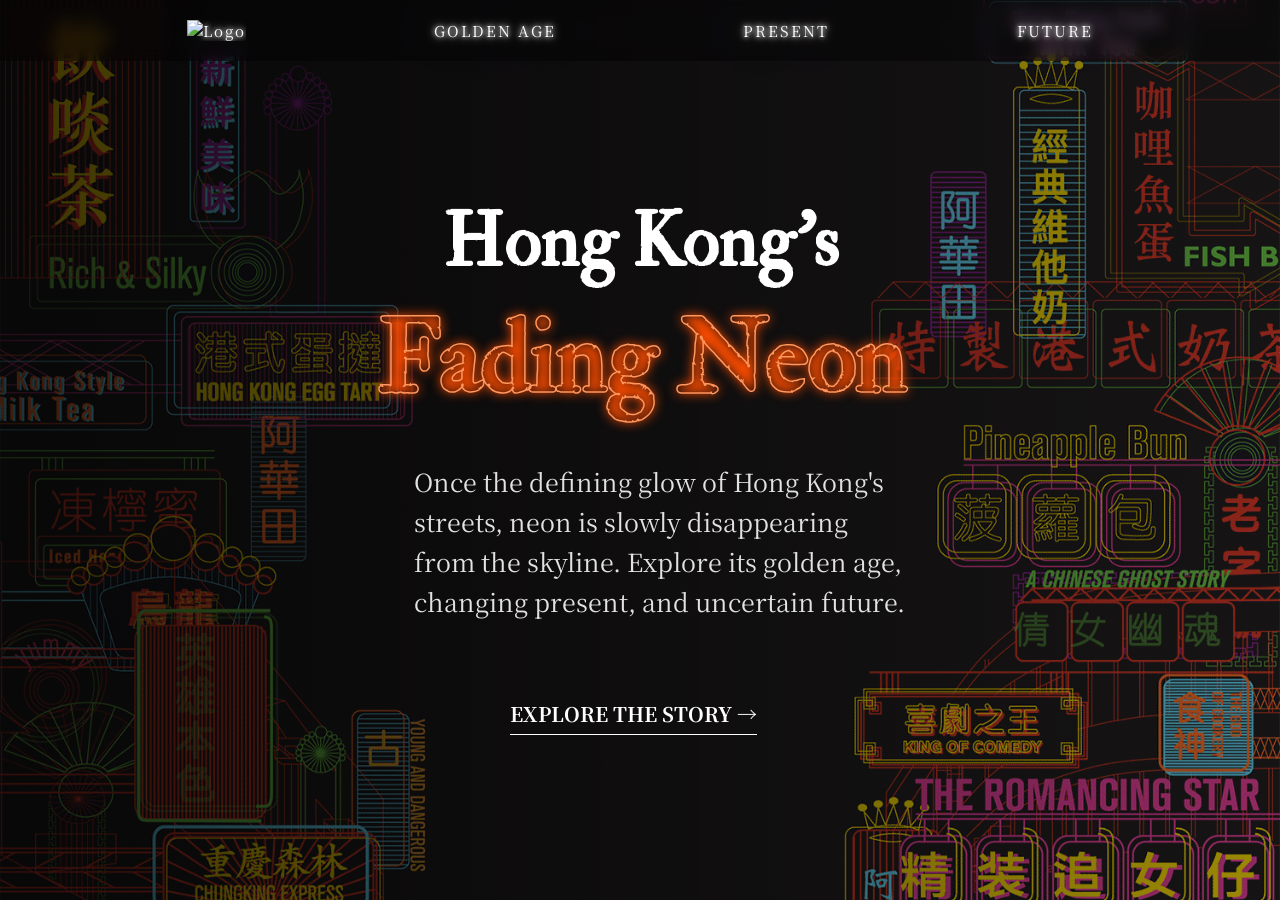
==== index.html @ b9801964 "initiate published" ====
<!doctype html>
<html lang="en">
  <head>
    <meta charset="UTF-8" />
    <meta name="viewport" content="width=device-width, initial-scale=1.0" />
    <title>Hong Kong Neon</title>
    <link rel="preconnect" href="https://fonts.googleapis.com" />
    <link rel="preconnect" href="https://fonts.gstatic.com" crossorigin />
    <link
      href="https://fonts.googleapis.com/css2?family=Cactus+Classical+Serif&family=Noto+Serif+TC:wght@200..900&family=Tapestry&family=Uncial+Antiqua&display=swap"
      rel="stylesheet"
    />
    <link
      href="https://fonts.googleapis.com/css2?family=Cactus+Classical+Serif&family=IM+Fell+Double+Pica:ital@0;1&family=Noto+Serif+TC:wght@200..900&family=Tapestry&family=Uncial+Antiqua&display=swap"
      rel="stylesheet"
    />
    <link rel="stylesheet" href="css/style.css" />
    <link rel="stylesheet" href="css/style-age.css" />
    <!--Font Awesome icons for the hambuger menu-->
    <link
      rel="stylesheet"
      href="https://cdnjs.cloudflare.com/ajax/libs/font-awesome/4.7.0/css/font-awesome.min.css"
    />
  </head>
  <body>
    <header>
      <nav class="mobile-nav">
        <a class="menu-item logo-box" href="index.html">
          <img class="logo" src="img/icon.jpeg" alt="Logo" />
        </a>
        <i class="fa fa-bars" onclick="openNav()"></i
        ><!--the Font Awesome hambuger icon with the JS function that will make the burger work-->
      </nav>
      <nav class="menu desktop-nav">
        <a class="logo-link menu-item" href="index.html">
          <img class="logo" src="https://picsum.photos/25/25" alt="Logo" />
        </a>
        <a class="menu-item" href="age.html">GOLDEN AGE</a>
        <a class="menu-item" href="present.html">PRESENT</a>
        <a class="menu-item" href="future.html">FUTURE</a>
      </nav>
    </header>
    
    <main>
      <div class="container" id="homepage">
        <h1 class="page-title">
          <span class="line-top">Hong Kong's</span>
          <span class="neon-text">Fading Neon</span>
        </h1>

        <p class="description">
          Once the defining glow of Hong Kong's streets, neon is slowly
          disappearing from the skyline. Explore its golden age, changing
          present, and uncertain future.
        </p>

        <a class="begin-button" href="age.html"> EXPLORE THE STORY &rarr; </a>
      </div>
    </main>

    <!--The offscreen nav that opens when you click the hamburger menu-->
    <div id="mySidenav" class="sidenav">
      <a href="javascript:void(0)" class="closebtn" onclick="closeNav()"
        >&times;</a
      >
      <a href="age.html">GOLDEN AGE</a>
      <a href="present.html">PRESENT</a>
      <a href="future.html">FUTURE</a>
    </div>

    <!--The JavaScript that will open and close the hamburger menu. You must put this code at the bottom of EVERY HTML file, just about the closing body tag!-->
    <script>
      function openNav() {
        document.getElementById("mySidenav").style.width = "250px";
        document.body.style.backgroundColor = "rgba(0,0,0,0.4)";
      }

      function closeNav() {
        document.getElementById("mySidenav").style.width = "0";
        document.body.style.backgroundColor = "black";
      }
    </script>
  </body>
</html>
---- css/style.css ----
* {
    box-sizing: border-box;
}

img, iframe {
    max-width: 100%;
    height: auto;
}

body {
    background-color: #000;
    color: #fff;
    font-family:"Noto Serif TC", serif;
    margin: 0;
}

/* mobile-nav */

header {
    backdrop-filter: blur(8px);
    background: rgba(0, 0, 0, 0.4);
    padding: 10px;
    position: fixed;
    left: 0;
    width: 100%;
    top: 0;
    z-index: 2;
}

.mobile-nav {
    display: flex;
    align-items: center;
    justify-content: space-between;
    margin: 0 10px;
}

.desktop-nav {
    display: none;
}

.logo{
    width: 30px;
    height: auto;
}

/* desktop-nav */

.menu-item {
    color: #fff;
    font-size: 15px;
    letter-spacing: 2px;
    text-shadow:
        0 0 5px #fff,
        0 0 10px #fff,
        0 0 80px #0099ff9b;
    text-decoration: none;
    margin: 10px;
}

.menu-item:hover {
    color: whitesmoke;
}

/* homepage */

#homepage {
    display: flex;
    flex-direction: column;
    justify-content: center;
    align-items: flex-start;

    min-height: 100vh;
    padding: 100px 24px 60px;

    background-image:
        linear-gradient(
            to right,
            rgba(0, 0, 0, 0.75),
            rgba(0, 0, 0, 0.35)
        ),
        url('../img/iconic.gif');
        background-repeat: no-repeat;

    background-size: cover;
    background-position: center;
}

/* title */

.page-title {
    display: flex;
    flex-direction: column;
    gap: 15px;
    margin: 0;

    font-family: "IM Fell Double Pica", serif;
    font-style: normal;
    font-size: 35px;
    font-weight: 700;
    line-height: 1;
    color: #fff;
}

.neon-text {
    font-size: 50px;
    color: transparent;
    -webkit-text-stroke: 1.5px #ff975f;
    text-shadow: 0 0 9px rgba(255, 77, 0);
    animation: neonFlicker 5s infinite;
}


/* description */

.description {
    max-width: 310px;
    margin: 28px 28px 0 0;
    color: #E2E2E2;
    font-size: 14px;
    line-height: 1.6;
}

/* explore button */

.begin-button {
    margin: 28px 28px 0 0;
    display: inline-block;
    color: #fff;
    font-size: 14px;
    font-weight: 700;
    text-decoration: none;
    border-bottom: 1px solid #fff;
    padding-bottom: 6px;
}

.begin-button:hover {
    color: #fff;
}


/* hamburger menu */

.sidenav {
    height: 100%;
    width: 0;
    position: fixed;
    z-index: 3;
    top: 0;
    left: 0;
    background-color: #111;
    overflow-x: hidden;
    transition: 0.5s;
    padding-top: 60px;
}

.sidenav a {
    padding: 8px 8px 8px 32px;
    text-decoration: none;
    font-size: 20px;
    color: #818181;
    display: block;
    transition: 0.3s;
}

.sidenav a:hover {
    color: #f1f1f1;
}

.sidenav .closebtn {
    position: absolute;
    top: 0;
    right: 20px;
    font-size: 30px;
    margin-left: 20px;
}

/* neon animation */

@keyframes neonFlicker {
    0% {
        opacity: 1;
    }

    45% {
        opacity: 1;
    }

    46% {
        opacity: 0.5;
    }

    48% {
        opacity: 0.9;
    }

    50% {
        opacity: 0.3;
    }

    52% {
        opacity: 1;
    }

    100% {
        opacity: 1;
    }
}

@media (prefers-reduced-motion: reduce) {
    .neon-text {
        animation: none;
    }
}


/* desktop */

@media screen and (min-width: 1080px) {

    .mobile-nav {
        display: none;
    }
    
    #homepage {
       align-items: center;
       justify-content: center;
    }


    .desktop-nav {
        display: flex;
        align-items: center;
        justify-content: space-evenly;
    }

    .page-title {
        display: flex;
    flex-direction: column;
            align-items: center;
       justify-content: center;
    gap: 30px;
        font-size: 75px;
        font-weight: 700;
    line-height: 1;
    color: #fff;
    }

    .neon-text {
    font-size: 100px;
    color: transparent;
    -webkit-text-stroke: 1.5px #ff975f;
    text-shadow: 0 0 12px rgba(255, 77, 0);
    animation: neonFlicker 6s infinite;
}

    .description {
        font-size: 25px;
        margin: 50px 0 50px 40px;
        max-width: 40%;
    }

    .begin-button {
        font-size: 20px;
        margin: 28px 28px 0 15px;
    }
}
---- css/style-age.css ----
#age-page {
    max-width: 1200px;
    margin: auto;
    padding: 100px 24px 30px;
    font-size: 15px;
}

/* Introduction */

.age-intro {
    display: flex;
    flex-direction: column;
    gap: 30px;
    margin-bottom: 50px;
}

.intro-image{
    width: 100%;
    height: 260px;
    object-fit: cover;
}

.intro-title {
    font-family: "IM Fell Double Pica", serif;
    font-size: 44px;
    margin: 10px 0 20px;
}

.intro-text{
    color: #ddd;
}



.history {
    margin-bottom: 50px;
}

.timeline {
    display: flex;
    flex-direction: column;
    gap: 25px;
    margin-top: 35px;
}

details {
    border-left: 2px solid #ff975f;
    padding-left: 20px;
}

summary {
    cursor: pointer;
    color: #ff975f;
    font-size: 25px;
    font-weight: bold;
}

.timeline-title {
    font-size: 20px;
    margin: 20px 0 15px;
}

.timeline-image {
    width: 100%;
    height: 200px;
    object-fit: cover;
}

.timeline-text {
    font-size: 15px;
    line-height: 1.6;
    color: #ddd;
}


/* Neon Signs */

.signs {
    margin-bottom: 50px;
}

.signs-text {
    max-width: 650px;
    color: #ddd;
    margin-bottom: 30px;
}

.gallery {
    display: flex;
    flex-direction: column;
    gap: 25px;
}

.gallery figure {
    margin: 0;
}

.gallery img {
    width: 100%;
    height: 260px;
}

.gallery figcaption {
    font-size: 10px;
    color: #aaa;
    margin-top: 10px;
}

#rest {
    object-fit: cover; /* Crops the photo to fill the available space. */
    object-position: 70% 30%; /* Adjusts which part of the photo is visible. */
}

#cinema {
    object-fit: cover; /* Crops the photo to fill the available space. */
    object-position: top;
}

/* Craft */

.craft {
    display: flex;
    flex-direction: column;
    gap: 20px;
    margin-bottom: 50px;
}


.craft-text {
    color: #ddd;
}

#craft-img {
    width: 100%;
    max-width: 500px;
    height: auto;
    object-fit: cover; /* Crops the photo to fill the available space. */
    object-position: center;
}

.next {
    margin-top: 15px;
    border-top: 1px solid #555;
    padding-top: 10px;
}

.present-link {
    color: #ff975f;
    font-size: 20px;
    font-weight: bold;
    text-decoration: none;
}

.present-link:hover {
    color: #fff;
}


/* Desktop */

@media screen and (min-width: 1080px) {

    #age-page {
        padding: 130px 60px 80px;
        font-size: 18px;
    }

    .age-intro {
        flex-direction: row;
        align-items: center;
        gap: 60px;
    }

    .intro-image {
        width: 50%;
        height: 480px;
    }

    .intro-text {
        flex: 1;
    }

    .intro-title {
        font-size: 64px;
    }


.timeline {
    flex-direction: row;
    gap: 30px;
}

details {
    flex: 1;
    min-width: 0;
    border-left: none;
    border-top: 2px solid #ff975f;
    padding: 20px 0 0;
}

.timeline-image {
    height: 220px;
}

    /* Neon Signs */

    .gallery {
        flex-direction: row;
    }

    .gallery figure {
        flex: 1;
        min-width: 0;
    }

    .gallery img {
        height: 340px;
    }

    /* Craft */

    .craft {
        flex-direction: column;
        align-items: center;
        gap: 20px;
    }

    #craft-img {
    width: 100%;
    max-width: 750px;
    height: auto;
    object-fit: cover; /* Crops the photo to fill the available space. */
    object-position: center;
}
.next {
    margin-top: 40px;
}
    .present-link {
    padding-top: 15px;
    font-size: 20px;
}

.gallery figcaption {
    font-size: 20px;
}

.signs-text {
    max-width: 100%;
}
    
}
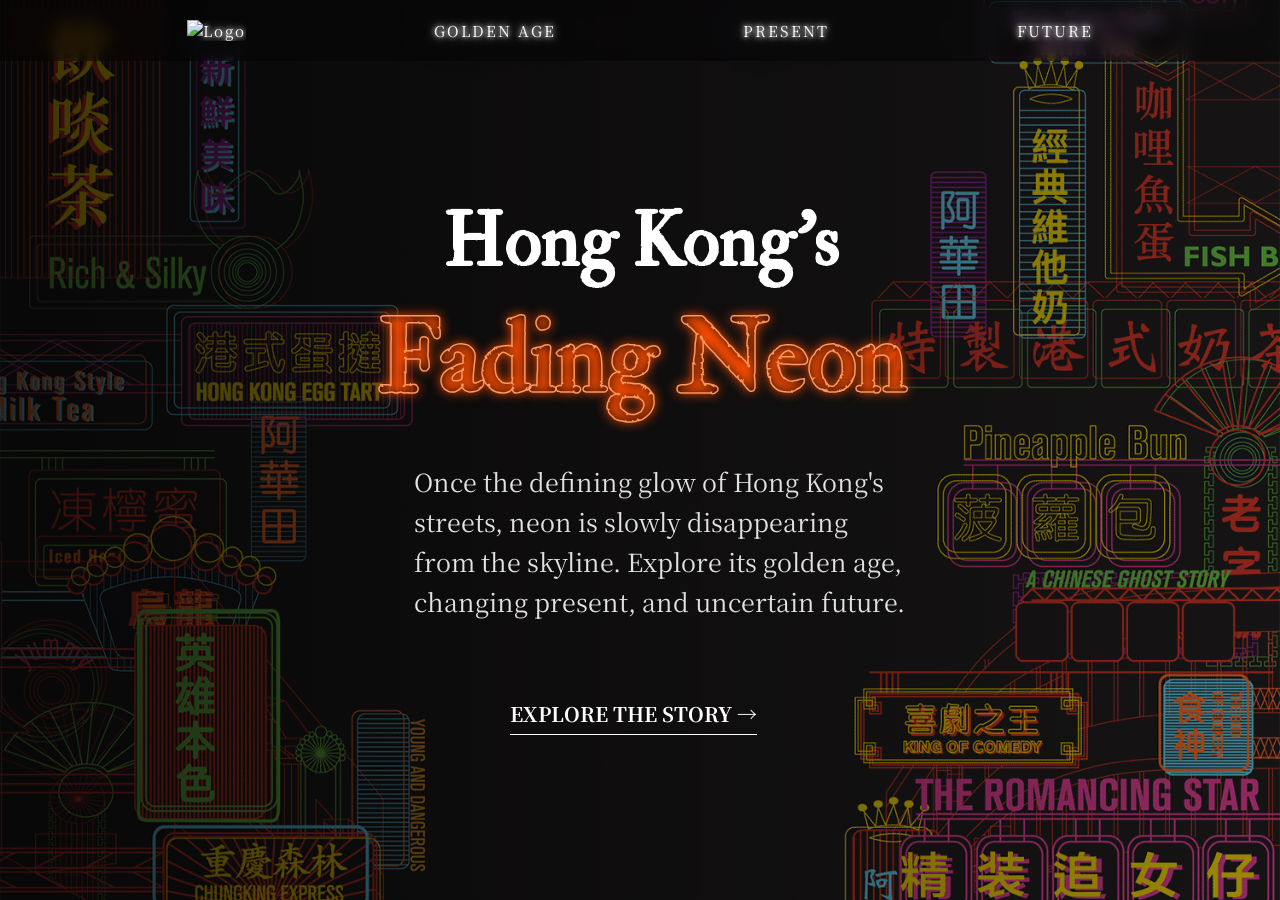
==== commit efbb455d: "formate renewal" ====
--- a/index.html
+++ b/index.html
@@ -40,7 +40,7 @@
         <a class="menu-item" href="future.html">FUTURE</a>
       </nav>
     </header>
-    
+
     <main>
       <div class="container" id="homepage">
         <h1 class="page-title">
--- a/css/style.css
+++ b/css/style.css
@@ -1,266 +1,258 @@
 * {
-    box-sizing: border-box;
-}
-
-img, iframe {
-    max-width: 100%;
-    height: auto;
+  box-sizing: border-box;
+}
+
+img,
+iframe {
+  max-width: 100%;
+  height: auto;
 }
 
 body {
-    background-color: #000;
-    color: #fff;
-    font-family:"Noto Serif TC", serif;
-    margin: 0;
+  background-color: #000;
+  color: #fff;
+  font-family: "Noto Serif TC", serif;
+  margin: 0;
 }
 
 /* mobile-nav */
 
 header {
-    backdrop-filter: blur(8px);
-    background: rgba(0, 0, 0, 0.4);
-    padding: 10px;
-    position: fixed;
-    left: 0;
-    width: 100%;
-    top: 0;
-    z-index: 2;
+  backdrop-filter: blur(8px);
+  background: rgba(0, 0, 0, 0.4);
+  padding: 10px;
+  position: fixed;
+  left: 0;
+  width: 100%;
+  top: 0;
+  z-index: 2;
 }
 
 .mobile-nav {
+  display: flex;
+  align-items: center;
+  justify-content: space-between;
+  margin: 0 10px;
+}
+
+.desktop-nav {
+  display: none;
+}
+
+.logo {
+  width: 30px;
+  height: auto;
+}
+
+/* desktop-nav */
+
+.menu-item {
+  color: #fff;
+  font-size: 15px;
+  letter-spacing: 2px;
+  text-shadow:
+    0 0 5px #fff,
+    0 0 10px #fff,
+    0 0 80px #0099ff9b;
+  text-decoration: none;
+  margin: 10px;
+}
+
+.menu-item:hover {
+  color: whitesmoke;
+}
+
+/* homepage */
+
+#homepage {
+  display: flex;
+  flex-direction: column;
+  justify-content: center;
+  align-items: flex-start;
+
+  min-height: 100vh;
+  padding: 100px 24px 60px;
+
+  background-image:
+    linear-gradient(to right, rgba(0, 0, 0, 0.75), rgba(0, 0, 0, 0.35)),
+    url("../img/iconic.gif");
+  background-repeat: no-repeat;
+
+  background-size: cover;
+  background-position: center;
+}
+
+/* title */
+
+.page-title {
+  display: flex;
+  flex-direction: column;
+  gap: 15px;
+  margin: 0;
+
+  font-family: "IM Fell Double Pica", serif;
+  font-style: normal;
+  font-size: 35px;
+  font-weight: 700;
+  line-height: 1;
+  color: #fff;
+}
+
+.neon-text {
+  font-size: 50px;
+  color: transparent;
+  -webkit-text-stroke: 1.5px #ff975f;
+  text-shadow: 0 0 9px rgba(255, 77, 0);
+  animation: neonFlicker 5s infinite;
+}
+
+/* description */
+
+.description {
+  max-width: 310px;
+  margin: 28px 28px 0 0;
+  color: #e2e2e2;
+  font-size: 14px;
+  line-height: 1.6;
+}
+
+/* explore button */
+
+.begin-button {
+  margin: 28px 28px 0 0;
+  display: inline-block;
+  color: #fff;
+  font-size: 14px;
+  font-weight: 700;
+  text-decoration: none;
+  border-bottom: 1px solid #fff;
+  padding-bottom: 6px;
+}
+
+.begin-button:hover {
+  color: #fff;
+}
+
+/* hamburger menu */
+
+.sidenav {
+  height: 100%;
+  width: 0;
+  position: fixed;
+  z-index: 3;
+  top: 0;
+  left: 0;
+  background-color: #111;
+  overflow-x: hidden;
+  transition: 0.5s;
+  padding-top: 60px;
+}
+
+.sidenav a {
+  padding: 8px 8px 8px 32px;
+  text-decoration: none;
+  font-size: 20px;
+  color: #818181;
+  display: block;
+  transition: 0.3s;
+}
+
+.sidenav a:hover {
+  color: #f1f1f1;
+}
+
+.sidenav .closebtn {
+  position: absolute;
+  top: 0;
+  right: 20px;
+  font-size: 30px;
+  margin-left: 20px;
+}
+
+/* neon animation */
+
+@keyframes neonFlicker {
+  0% {
+    opacity: 1;
+  }
+
+  45% {
+    opacity: 1;
+  }
+
+  46% {
+    opacity: 0.5;
+  }
+
+  48% {
+    opacity: 0.9;
+  }
+
+  50% {
+    opacity: 0.3;
+  }
+
+  52% {
+    opacity: 1;
+  }
+
+  100% {
+    opacity: 1;
+  }
+}
+
+@media (prefers-reduced-motion: reduce) {
+  .neon-text {
+    animation: none;
+  }
+}
+
+/* desktop */
+
+@media screen and (min-width: 1080px) {
+  .mobile-nav {
+    display: none;
+  }
+
+  #homepage {
+    align-items: center;
+    justify-content: center;
+  }
+
+  .desktop-nav {
     display: flex;
     align-items: center;
-    justify-content: space-between;
-    margin: 0 10px;
-}
-
-.desktop-nav {
-    display: none;
-}
-
-.logo{
-    width: 30px;
-    height: auto;
-}
-
-/* desktop-nav */
-
-.menu-item {
-    color: #fff;
-    font-size: 15px;
-    letter-spacing: 2px;
-    text-shadow:
-        0 0 5px #fff,
-        0 0 10px #fff,
-        0 0 80px #0099ff9b;
-    text-decoration: none;
-    margin: 10px;
-}
-
-.menu-item:hover {
-    color: whitesmoke;
-}
-
-/* homepage */
-
-#homepage {
+    justify-content: space-evenly;
+  }
+
+  .page-title {
     display: flex;
     flex-direction: column;
+    align-items: center;
     justify-content: center;
-    align-items: flex-start;
-
-    min-height: 100vh;
-    padding: 100px 24px 60px;
-
-    background-image:
-        linear-gradient(
-            to right,
-            rgba(0, 0, 0, 0.75),
-            rgba(0, 0, 0, 0.35)
-        ),
-        url('../img/iconic.gif');
-        background-repeat: no-repeat;
-
-    background-size: cover;
-    background-position: center;
-}
-
-/* title */
-
-.page-title {
-    display: flex;
-    flex-direction: column;
-    gap: 15px;
-    margin: 0;
-
-    font-family: "IM Fell Double Pica", serif;
-    font-style: normal;
-    font-size: 35px;
+    gap: 30px;
+    font-size: 75px;
     font-weight: 700;
     line-height: 1;
     color: #fff;
-}
-
-.neon-text {
-    font-size: 50px;
-    color: transparent;
-    -webkit-text-stroke: 1.5px #ff975f;
-    text-shadow: 0 0 9px rgba(255, 77, 0);
-    animation: neonFlicker 5s infinite;
-}
-
-
-/* description */
-
-.description {
-    max-width: 310px;
-    margin: 28px 28px 0 0;
-    color: #E2E2E2;
-    font-size: 14px;
-    line-height: 1.6;
-}
-
-/* explore button */
-
-.begin-button {
-    margin: 28px 28px 0 0;
-    display: inline-block;
-    color: #fff;
-    font-size: 14px;
-    font-weight: 700;
-    text-decoration: none;
-    border-bottom: 1px solid #fff;
-    padding-bottom: 6px;
-}
-
-.begin-button:hover {
-    color: #fff;
-}
-
-
-/* hamburger menu */
-
-.sidenav {
-    height: 100%;
-    width: 0;
-    position: fixed;
-    z-index: 3;
-    top: 0;
-    left: 0;
-    background-color: #111;
-    overflow-x: hidden;
-    transition: 0.5s;
-    padding-top: 60px;
-}
-
-.sidenav a {
-    padding: 8px 8px 8px 32px;
-    text-decoration: none;
-    font-size: 20px;
-    color: #818181;
-    display: block;
-    transition: 0.3s;
-}
-
-.sidenav a:hover {
-    color: #f1f1f1;
-}
-
-.sidenav .closebtn {
-    position: absolute;
-    top: 0;
-    right: 20px;
-    font-size: 30px;
-    margin-left: 20px;
-}
-
-/* neon animation */
-
-@keyframes neonFlicker {
-    0% {
-        opacity: 1;
-    }
-
-    45% {
-        opacity: 1;
-    }
-
-    46% {
-        opacity: 0.5;
-    }
-
-    48% {
-        opacity: 0.9;
-    }
-
-    50% {
-        opacity: 0.3;
-    }
-
-    52% {
-        opacity: 1;
-    }
-
-    100% {
-        opacity: 1;
-    }
-}
-
-@media (prefers-reduced-motion: reduce) {
-    .neon-text {
-        animation: none;
-    }
-}
-
-
-/* desktop */
-
-@media screen and (min-width: 1080px) {
-
-    .mobile-nav {
-        display: none;
-    }
-    
-    #homepage {
-       align-items: center;
-       justify-content: center;
-    }
-
-
-    .desktop-nav {
-        display: flex;
-        align-items: center;
-        justify-content: space-evenly;
-    }
-
-    .page-title {
-        display: flex;
-    flex-direction: column;
-            align-items: center;
-       justify-content: center;
-    gap: 30px;
-        font-size: 75px;
-        font-weight: 700;
-    line-height: 1;
-    color: #fff;
-    }
-
-    .neon-text {
+  }
+
+  .neon-text {
     font-size: 100px;
     color: transparent;
     -webkit-text-stroke: 1.5px #ff975f;
     text-shadow: 0 0 12px rgba(255, 77, 0);
     animation: neonFlicker 6s infinite;
-}
-
-    .description {
-        font-size: 25px;
-        margin: 50px 0 50px 40px;
-        max-width: 40%;
-    }
-
-    .begin-button {
-        font-size: 20px;
-        margin: 28px 28px 0 15px;
-    }
-}
+  }
+
+  .description {
+    font-size: 25px;
+    margin: 50px 0 50px 40px;
+    max-width: 40%;
+  }
+
+  .begin-button {
+    font-size: 20px;
+    margin: 28px 28px 0 15px;
+  }
+}
--- a/css/style-age.css
+++ b/css/style-age.css
@@ -1,252 +1,243 @@
 #age-page {
-    max-width: 1200px;
-    margin: auto;
-    padding: 100px 24px 30px;
-    font-size: 15px;
+  max-width: 1200px;
+  margin: auto;
+  padding: 100px 24px 30px;
+  font-size: 15px;
 }
 
 /* Introduction */
 
 .age-intro {
-    display: flex;
-    flex-direction: column;
-    gap: 30px;
-    margin-bottom: 50px;
-}
-
-.intro-image{
-    width: 100%;
-    height: 260px;
-    object-fit: cover;
+  display: flex;
+  flex-direction: column;
+  gap: 30px;
+  margin-bottom: 50px;
+}
+
+.intro-image {
+  width: 100%;
+  height: 260px;
+  object-fit: cover;
 }
 
 .intro-title {
-    font-family: "IM Fell Double Pica", serif;
-    font-size: 44px;
-    margin: 10px 0 20px;
-}
-
-.intro-text{
-    color: #ddd;
-}
-
-
+  font-family: "IM Fell Double Pica", serif;
+  font-size: 44px;
+  margin: 10px 0 20px;
+}
+
+.intro-text {
+  color: #ddd;
+}
 
 .history {
-    margin-bottom: 50px;
+  margin-bottom: 50px;
 }
 
 .timeline {
-    display: flex;
-    flex-direction: column;
-    gap: 25px;
-    margin-top: 35px;
+  display: flex;
+  flex-direction: column;
+  gap: 25px;
+  margin-top: 35px;
 }
 
 details {
-    border-left: 2px solid #ff975f;
-    padding-left: 20px;
+  border-left: 2px solid #ff975f;
+  padding-left: 20px;
 }
 
 summary {
-    cursor: pointer;
-    color: #ff975f;
-    font-size: 25px;
-    font-weight: bold;
+  cursor: pointer;
+  color: #ff975f;
+  font-size: 25px;
+  font-weight: bold;
 }
 
 .timeline-title {
-    font-size: 20px;
-    margin: 20px 0 15px;
+  font-size: 20px;
+  margin: 20px 0 15px;
 }
 
 .timeline-image {
-    width: 100%;
-    height: 200px;
-    object-fit: cover;
+  width: 100%;
+  height: 200px;
+  object-fit: cover;
 }
 
 .timeline-text {
-    font-size: 15px;
-    line-height: 1.6;
-    color: #ddd;
-}
-
+  font-size: 15px;
+  line-height: 1.6;
+  color: #ddd;
+}
 
 /* Neon Signs */
 
 .signs {
-    margin-bottom: 50px;
+  margin-bottom: 50px;
 }
 
 .signs-text {
-    max-width: 650px;
-    color: #ddd;
-    margin-bottom: 30px;
+  max-width: 650px;
+  color: #ddd;
+  margin-bottom: 30px;
 }
 
 .gallery {
-    display: flex;
-    flex-direction: column;
-    gap: 25px;
+  display: flex;
+  flex-direction: column;
+  gap: 25px;
 }
 
 .gallery figure {
-    margin: 0;
+  margin: 0;
 }
 
 .gallery img {
-    width: 100%;
-    height: 260px;
+  width: 100%;
+  height: 260px;
 }
 
 .gallery figcaption {
-    font-size: 10px;
-    color: #aaa;
-    margin-top: 10px;
+  font-size: 10px;
+  color: #aaa;
+  margin-top: 10px;
 }
 
 #rest {
-    object-fit: cover; /* Crops the photo to fill the available space. */
-    object-position: 70% 30%; /* Adjusts which part of the photo is visible. */
+  object-fit: cover; /* Crops the photo to fill the available space. */
+  object-position: 70% 30%; /* Adjusts which part of the photo is visible. */
 }
 
 #cinema {
-    object-fit: cover; /* Crops the photo to fill the available space. */
-    object-position: top;
+  object-fit: cover; /* Crops the photo to fill the available space. */
+  object-position: top;
 }
 
 /* Craft */
 
 .craft {
-    display: flex;
-    flex-direction: column;
-    gap: 20px;
-    margin-bottom: 50px;
-}
-
+  display: flex;
+  flex-direction: column;
+  gap: 20px;
+  margin-bottom: 50px;
+}
 
 .craft-text {
-    color: #ddd;
+  color: #ddd;
 }
 
 #craft-img {
-    width: 100%;
-    max-width: 500px;
-    height: auto;
-    object-fit: cover; /* Crops the photo to fill the available space. */
-    object-position: center;
+  width: 100%;
+  max-width: 500px;
+  height: auto;
+  object-fit: cover; /* Crops the photo to fill the available space. */
+  object-position: center;
 }
 
 .next {
-    margin-top: 15px;
-    border-top: 1px solid #555;
-    padding-top: 10px;
+  margin-top: 15px;
+  border-top: 1px solid #555;
+  padding-top: 10px;
 }
 
 .present-link {
-    color: #ff975f;
-    font-size: 20px;
-    font-weight: bold;
-    text-decoration: none;
+  color: #ff975f;
+  font-size: 20px;
+  font-weight: bold;
+  text-decoration: none;
 }
 
 .present-link:hover {
-    color: #fff;
-}
-
+  color: #fff;
+}
 
 /* Desktop */
 
 @media screen and (min-width: 1080px) {
-
-    #age-page {
-        padding: 130px 60px 80px;
-        font-size: 18px;
-    }
-
-    .age-intro {
-        flex-direction: row;
-        align-items: center;
-        gap: 60px;
-    }
-
-    .intro-image {
-        width: 50%;
-        height: 480px;
-    }
-
-    .intro-text {
-        flex: 1;
-    }
-
-    .intro-title {
-        font-size: 64px;
-    }
-
-
-.timeline {
+  #age-page {
+    padding: 130px 60px 80px;
+    font-size: 18px;
+  }
+
+  .age-intro {
+    flex-direction: row;
+    align-items: center;
+    gap: 60px;
+  }
+
+  .intro-image {
+    width: 50%;
+    height: 480px;
+  }
+
+  .intro-text {
+    flex: 1;
+  }
+
+  .intro-title {
+    font-size: 64px;
+  }
+
+  .timeline {
     flex-direction: row;
     gap: 30px;
-}
-
-details {
+  }
+
+  details {
     flex: 1;
     min-width: 0;
     border-left: none;
     border-top: 2px solid #ff975f;
     padding: 20px 0 0;
-}
-
-.timeline-image {
+  }
+
+  .timeline-image {
     height: 220px;
-}
-
-    /* Neon Signs */
-
-    .gallery {
-        flex-direction: row;
-    }
-
-    .gallery figure {
-        flex: 1;
-        min-width: 0;
-    }
-
-    .gallery img {
-        height: 340px;
-    }
-
-    /* Craft */
-
-    .craft {
-        flex-direction: column;
-        align-items: center;
-        gap: 20px;
-    }
-
-    #craft-img {
+  }
+
+  /* Neon Signs */
+
+  .gallery {
+    flex-direction: row;
+  }
+
+  .gallery figure {
+    flex: 1;
+    min-width: 0;
+  }
+
+  .gallery img {
+    height: 340px;
+  }
+
+  /* Craft */
+
+  .craft {
+    flex-direction: column;
+    align-items: center;
+    gap: 20px;
+  }
+
+  #craft-img {
     width: 100%;
     max-width: 750px;
     height: auto;
     object-fit: cover; /* Crops the photo to fill the available space. */
     object-position: center;
-}
-.next {
+  }
+  .next {
     margin-top: 40px;
-}
-    .present-link {
+  }
+  .present-link {
     padding-top: 15px;
     font-size: 20px;
-}
-
-.gallery figcaption {
+  }
+
+  .gallery figcaption {
     font-size: 20px;
-}
-
-.signs-text {
+  }
+
+  .signs-text {
     max-width: 100%;
-}
-    
-}
-
+  }
+}
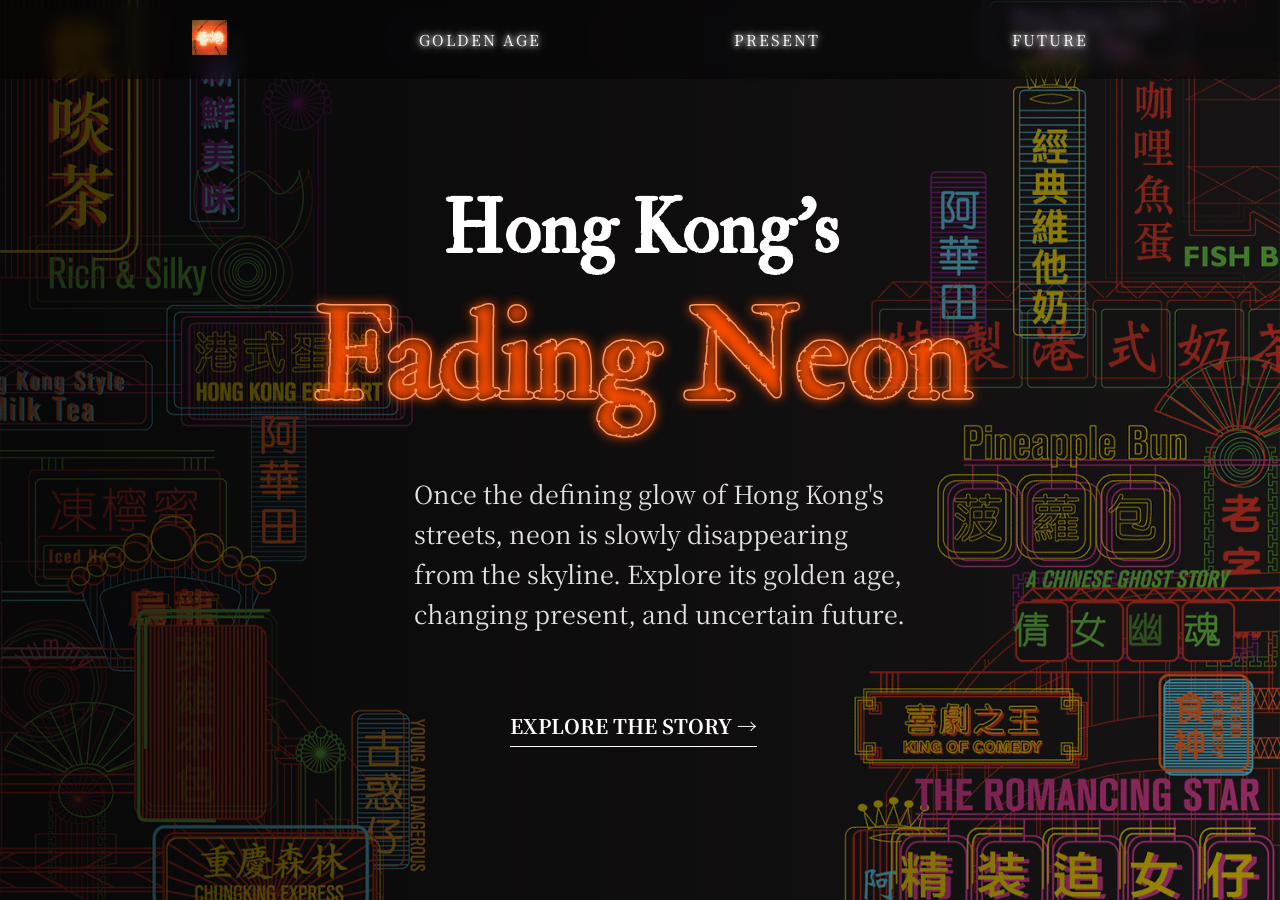
==== commit c02fa3a9: "Fixed icon issue; changed font size of neon-text." ====
--- a/index.html
+++ b/index.html
@@ -33,7 +33,7 @@
       </nav>
       <nav class="menu desktop-nav">
         <a class="logo-link menu-item" href="index.html">
-          <img class="logo" src="https://picsum.photos/25/25" alt="Logo" />
+          <img class="logo" src="img/icon.jpeg" alt="Logo" />
         </a>
         <a class="menu-item" href="age.html">GOLDEN AGE</a>
         <a class="menu-item" href="present.html">PRESENT</a>
--- a/css/style.css
+++ b/css/style.css
@@ -99,11 +99,11 @@
 }
 
 .neon-text {
-  font-size: 50px;
+  font-size: 55px;
   color: transparent;
   -webkit-text-stroke: 1.5px #ff975f;
   text-shadow: 0 0 9px rgba(255, 77, 0);
-  animation: neonFlicker 5s infinite;
+  animation: neonFlicker 3.5s infinite;
 }
 
 /* description */
@@ -214,6 +214,11 @@
     display: none;
   }
 
+  .logo {
+    width: 35px;
+    height: auto;
+  }
+
   #homepage {
     align-items: center;
     justify-content: center;
@@ -238,7 +243,7 @@
   }
 
   .neon-text {
-    font-size: 100px;
+    font-size: 125px;
     color: transparent;
     -webkit-text-stroke: 1.5px #ff975f;
     text-shadow: 0 0 12px rgba(255, 77, 0);
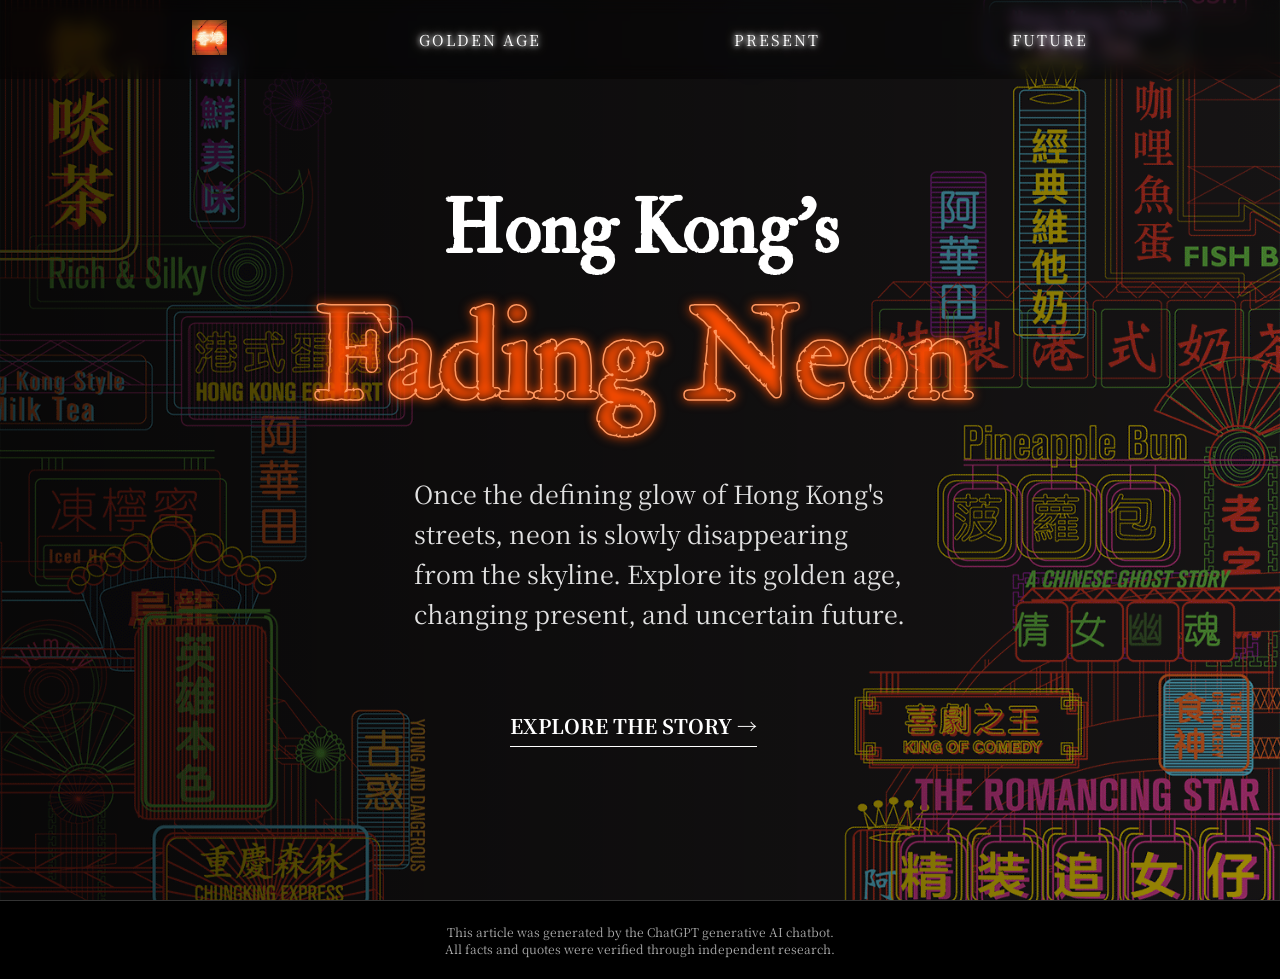
==== commit f80d0f1e: "Declare AI Gen footer" ====
--- a/index.html
+++ b/index.html
@@ -57,6 +57,9 @@
         <a class="begin-button" href="age.html"> EXPLORE THE STORY &rarr; </a>
       </div>
     </main>
+    <footer>
+      <p>This article was generated by the ChatGPT generative AI chatbot.<br>All facts and quotes were verified through independent research.</p> 
+    </footer>
 
     <!--The offscreen nav that opens when you click the hamburger menu-->
     <div id="mySidenav" class="sidenav">
--- a/css/style.css
+++ b/css/style.css
@@ -201,6 +201,17 @@
   }
 }
 
+footer {
+    position: relative;
+    z-index: 1;
+    background-color: rgba(0, 0, 0, 0.85);
+    border-top: 1px solid #333;
+    padding: 10px 10px;
+    text-align: center;
+    color: #aaa;
+    font-size: 12px;
+}
+
 @media (prefers-reduced-motion: reduce) {
   .neon-text {
     animation: none;
--- a/css/style-age.css
+++ b/css/style-age.css
@@ -132,12 +132,6 @@
   height: auto;
   object-fit: cover; /* Crops the photo to fill the available space. */
   object-position: center;
-}
-
-.next {
-  margin-top: 15px;
-  border-top: 1px solid #555;
-  padding-top: 10px;
 }
 
 .present-link {
@@ -225,9 +219,7 @@
     object-fit: cover; /* Crops the photo to fill the available space. */
     object-position: center;
   }
-  .next {
-    margin-top: 40px;
-  }
+  
   .present-link {
     padding-top: 15px;
     font-size: 20px;
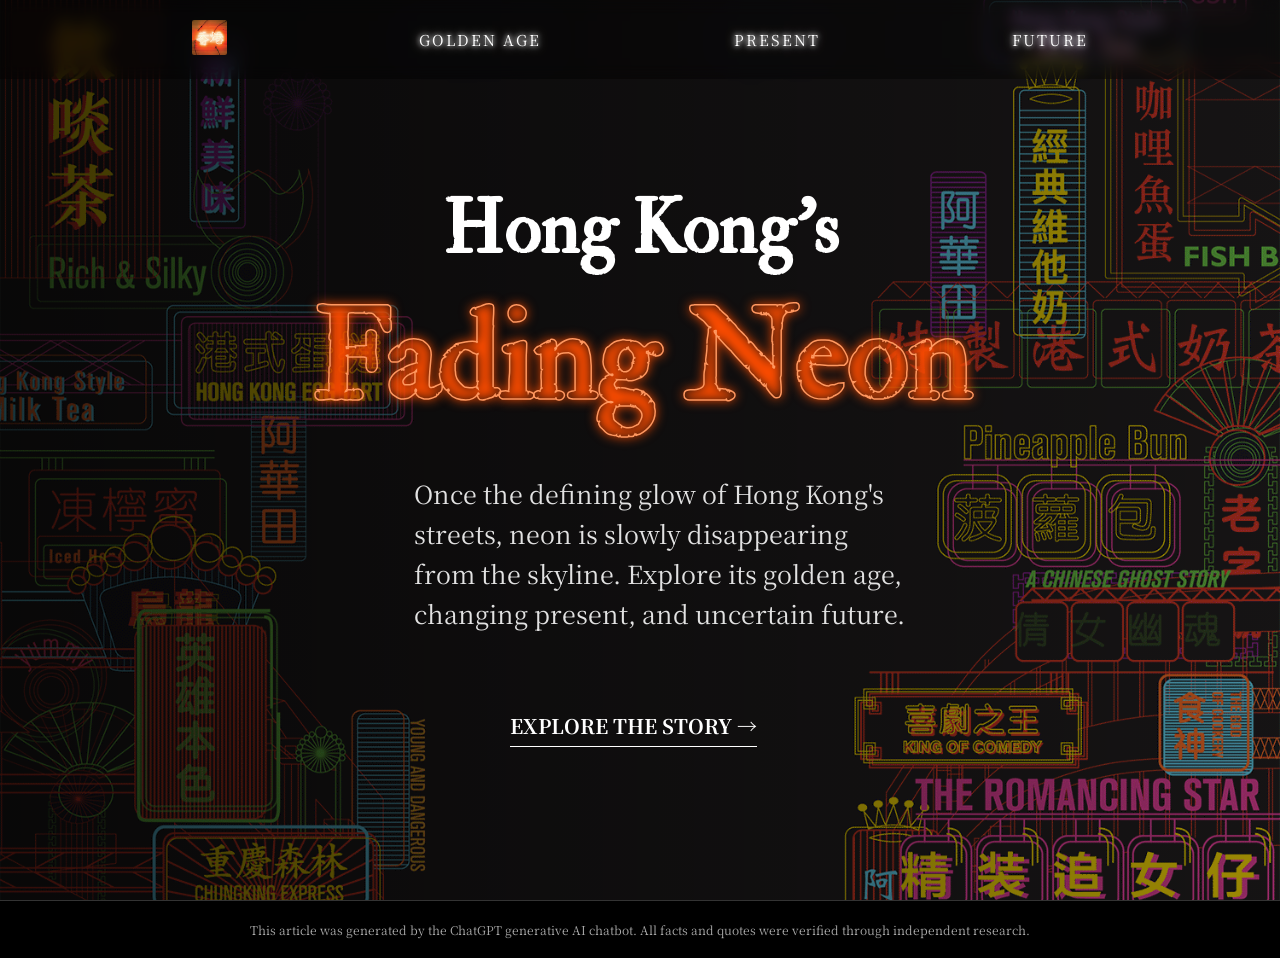
==== commit 61454241: "changed photos; add icon." ====
--- a/index.html
+++ b/index.html
@@ -14,6 +14,7 @@
       href="https://fonts.googleapis.com/css2?family=Cactus+Classical+Serif&family=IM+Fell+Double+Pica:ital@0;1&family=Noto+Serif+TC:wght@200..900&family=Tapestry&family=Uncial+Antiqua&display=swap"
       rel="stylesheet"
     />
+    <link rel="icon" class="icon" type="image/x-icon" href="img/page.jpeg" />
     <link rel="stylesheet" href="css/style.css" />
     <link rel="stylesheet" href="css/style-age.css" />
     <!--Font Awesome icons for the hambuger menu-->
@@ -58,7 +59,9 @@
       </div>
     </main>
     <footer>
-      <p>This article was generated by the ChatGPT generative AI chatbot.<br>All facts and quotes were verified through independent research.</p> 
+      <div class="footer-text">
+      <p>This article was generated by the ChatGPT generative AI chatbot. All facts and quotes were verified through independent research.</p> 
+    </div>
     </footer>
 
     <!--The offscreen nav that opens when you click the hamburger menu-->
--- a/css/style.css
+++ b/css/style.css
@@ -42,6 +42,7 @@
 .logo {
   width: 30px;
   height: auto;
+  border-radius: 2px;
 }
 
 /* desktop-nav */
@@ -206,11 +207,17 @@
     z-index: 1;
     background-color: rgba(0, 0, 0, 0.85);
     border-top: 1px solid #333;
-    padding: 10px 10px;
+    padding: 8px 8px;
     text-align: center;
     color: #aaa;
-    font-size: 12px;
-}
+    font-size: 10px;
+}
+
+.footer-text {
+    max-width: 350px;
+    margin: auto;
+}
+
 
 @media (prefers-reduced-motion: reduce) {
   .neon-text {
@@ -271,4 +278,13 @@
     font-size: 20px;
     margin: 28px 28px 0 15px;
   }
-}
+
+  footer {
+    font-size: 12px;
+}
+.footer-text {
+    max-width: 100%;
+    margin: auto;
+}
+
+}
--- a/css/style-age.css
+++ b/css/style-age.css
@@ -132,6 +132,10 @@
   height: auto;
   object-fit: cover; /* Crops the photo to fill the available space. */
   object-position: center;
+}
+
+.next {
+  margin-top: 25px;
 }
 
 .present-link {
@@ -204,6 +208,10 @@
     height: 340px;
   }
 
+  .gallery figcaption {
+  font-size: 15px;
+}
+
   /* Craft */
 
   .craft {
@@ -225,10 +233,6 @@
     font-size: 20px;
   }
 
-  .gallery figcaption {
-    font-size: 20px;
-  }
-
   .signs-text {
     max-width: 100%;
   }
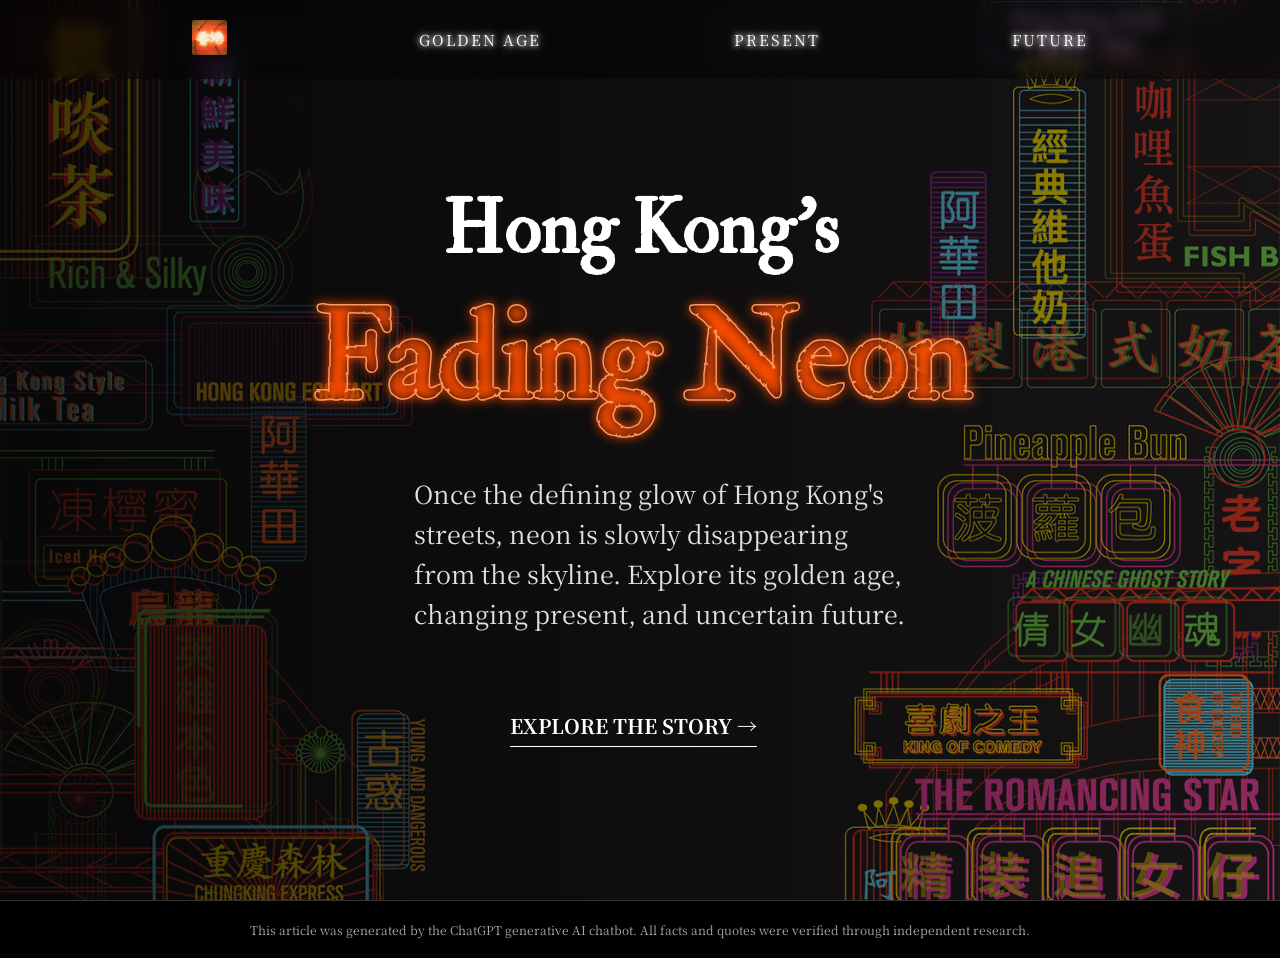
==== commit a07cf7fc: "Responsive Design Improvement; Added README." ====
--- a/index.html
+++ b/index.html
@@ -60,8 +60,11 @@
     </main>
     <footer>
       <div class="footer-text">
-      <p>This article was generated by the ChatGPT generative AI chatbot. All facts and quotes were verified through independent research.</p> 
-    </div>
+        <p>
+          This article was generated by the ChatGPT generative AI chatbot. All
+          facts and quotes were verified through independent research.
+        </p>
+      </div>
     </footer>
 
     <!--The offscreen nav that opens when you click the hamburger menu-->
--- a/css/style.css
+++ b/css/style.css
@@ -1,3 +1,5 @@
+/* Global Styles */
+
 * {
   box-sizing: border-box;
 }
@@ -60,7 +62,7 @@
 }
 
 .menu-item:hover {
-  color: whitesmoke;
+  color: rgb(223, 237, 244);
 }
 
 /* homepage */
@@ -83,7 +85,7 @@
   background-position: center;
 }
 
-/* title */
+/* Neon title */
 
 .page-title {
   display: flex;
@@ -104,7 +106,7 @@
   color: transparent;
   -webkit-text-stroke: 1.5px #ff975f;
   text-shadow: 0 0 9px rgba(255, 77, 0);
-  animation: neonFlicker 3.5s infinite;
+  animation: neonFlicker 3.5s infinite; /* AI Assisted with the neon text animation */
 }
 
 /* description */
@@ -117,7 +119,7 @@
   line-height: 1.6;
 }
 
-/* explore button */
+/* Next Page */
 
 .begin-button {
   margin: 28px 28px 0 0;
@@ -131,7 +133,8 @@
 }
 
 .begin-button:hover {
-  color: #fff;
+  color: #ff975f;
+  border-bottom: 1px solid #ff975f;
 }
 
 /* hamburger menu */
@@ -170,7 +173,7 @@
   margin-left: 20px;
 }
 
-/* neon animation */
+/* AI Assisted with the neon text animation */
 
 @keyframes neonFlicker {
   0% {
@@ -203,21 +206,20 @@
 }
 
 footer {
-    position: relative;
-    z-index: 1;
-    background-color: rgba(0, 0, 0, 0.85);
-    border-top: 1px solid #333;
-    padding: 8px 8px;
-    text-align: center;
-    color: #aaa;
-    font-size: 10px;
+  position: relative;
+  z-index: 1;
+  background-color: rgba(0, 0, 0, 0.85);
+  border-top: 1px solid #333;
+  padding: 8px 8px;
+  text-align: center;
+  color: #aaa;
+  font-size: 10px;
 }
 
 .footer-text {
-    max-width: 350px;
-    margin: auto;
-}
-
+  max-width: 350px;
+  margin: auto;
+}
 
 @media (prefers-reduced-motion: reduce) {
   .neon-text {
@@ -281,10 +283,9 @@
 
   footer {
     font-size: 12px;
-}
-.footer-text {
+  }
+  .footer-text {
     max-width: 100%;
     margin: auto;
-}
-
-}
+  }
+}
--- a/css/style-age.css
+++ b/css/style-age.css
@@ -1,3 +1,5 @@
+/* Age Page Styles */
+
 #age-page {
   max-width: 1200px;
   margin: auto;
@@ -34,6 +36,8 @@
   margin-bottom: 50px;
 }
 
+/* Timeline */
+
 .timeline {
   display: flex;
   flex-direction: column;
@@ -133,6 +137,8 @@
   object-fit: cover; /* Crops the photo to fill the available space. */
   object-position: center;
 }
+
+/* Next Page */
 
 .next {
   margin-top: 25px;
@@ -209,8 +215,8 @@
   }
 
   .gallery figcaption {
-  font-size: 15px;
-}
+    font-size: 15px;
+  }
 
   /* Craft */
 
@@ -227,7 +233,7 @@
     object-fit: cover; /* Crops the photo to fill the available space. */
     object-position: center;
   }
-  
+
   .present-link {
     padding-top: 15px;
     font-size: 20px;
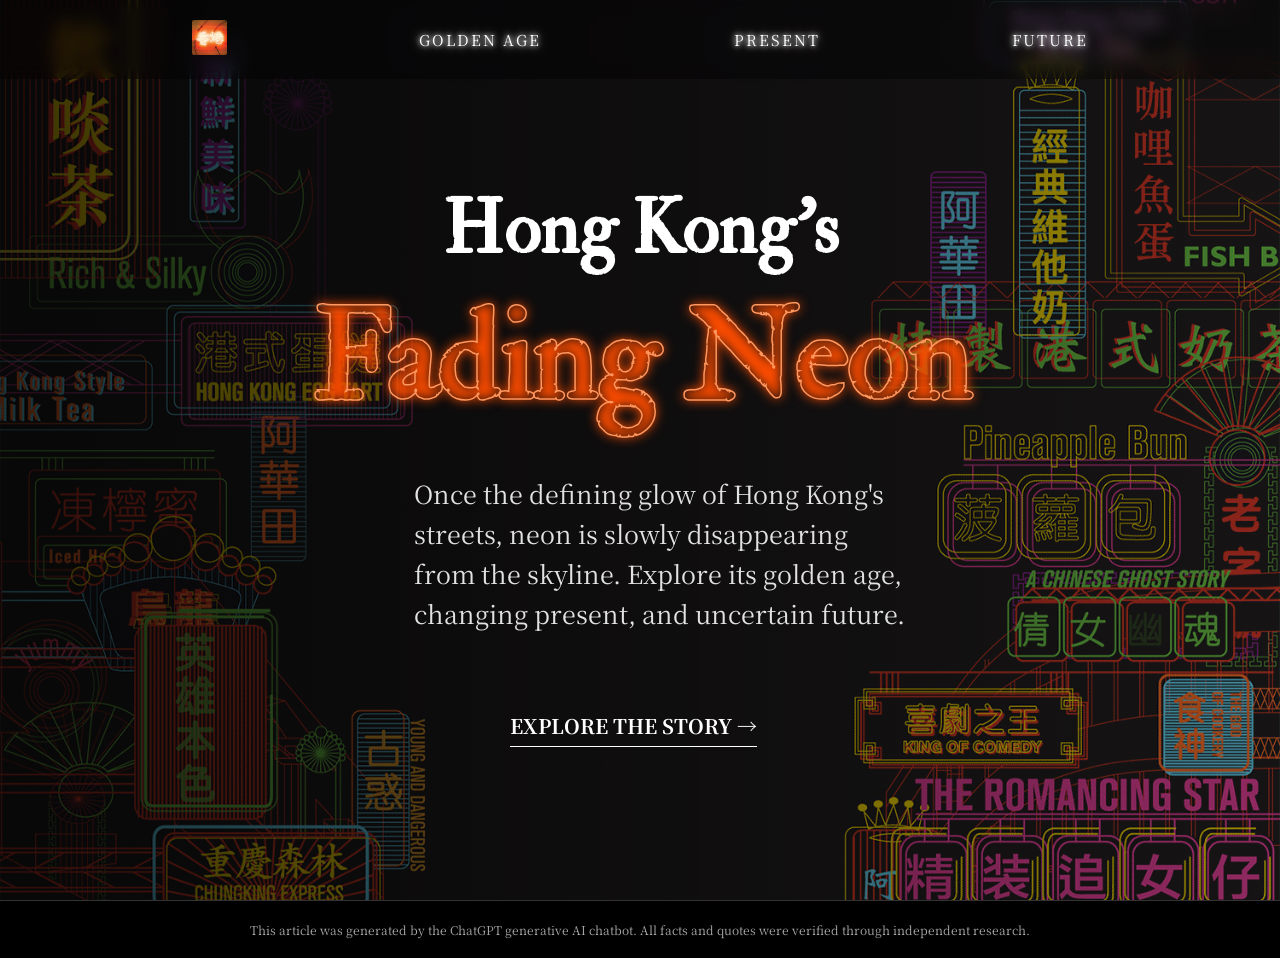
==== commit 702f398f: "Update website SEO." ====
--- a/index.html
+++ b/index.html
@@ -3,7 +3,7 @@
   <head>
     <meta charset="UTF-8" />
     <meta name="viewport" content="width=device-width, initial-scale=1.0" />
-    <title>Hong Kong Neon</title>
+    <title>Hong Kong's Fading Neon</title>
     <link rel="preconnect" href="https://fonts.googleapis.com" />
     <link rel="preconnect" href="https://fonts.gstatic.com" crossorigin />
     <link
